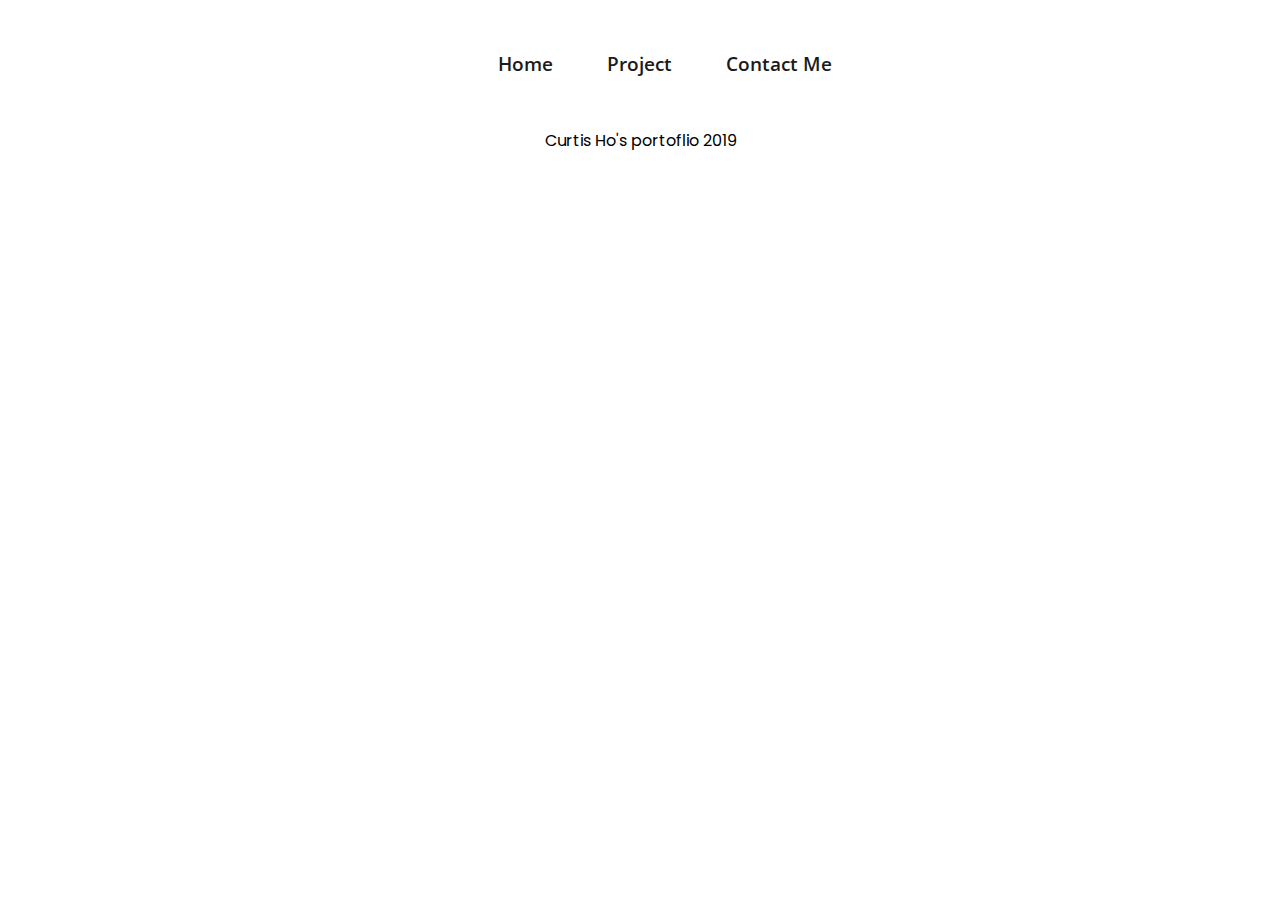
==== dabbing_dog.html @ 006e2ea7 "update" ====
<!DOCTYPE html>
<html lang="en">

<head>
    <meta charset="UTF-8">
    <meta name="viewport" content="width=device-width, initial-scale=1.0">
    <meta http-equiv="X-UA-Compatible" content="ie=edge">
    <title>Document</title>
    <link href="css/main.css" rel="stylesheet">
    <link href="css/portfolio.css" rel="stylesheet">
    <!-- Google Font -->
    <link href="https://fonts.googleapis.com/css?family=Open+Sans|Poppins" rel="stylesheet">
</head>

<body>
    <nav>
        <a href="index.html">Home</a>
        <a href="#project-showcase">Project</a>
        <a href="#"> Contact Me</a>
    </nav>

    <div class="content">
      
    </div>
    <!-- End of content -->
    </div>
    <footer>
        Curtis Ho's portoflio 2019
    </footer>

</body>

</html>
---- css/main.css ----
/*
  STYLE GUIDE STYLING 
  Default styling for the style guide 
*/
body {
  font-family: sans-serif;
  padding: 2rem;
}

.element {
  padding-bottom: 2rem;
  border-top-width: 0.15rem;
  border-top-style: solid;
  border-top-color: black;
}

h2 {
  /* margin-top: 6rem; */
}

h3 {
  font-style: italic;
  margin-top: 1rem;
}

h4 {
  margin-bottom: 0.25rem;
}

p {
  margin-top: 0;
}

nav a:hover, nav a:focus {
  text-decoration: none;
}

code {
  background-color: #EEE;
  padding: 0.5rem;
  display: block;
}


/* 
  INTERACTIVE ELEMENTS -------------------
*/



/* Styling for the navigation button */
.button-nav {
  display: inline-block;
  padding: 0.5rem;
  color: white;
  background-color: rgb(50,50,50);
  text-decoration: none;
  transition-property: background-color; 
  transition-duration: 0.2s;
}

.button-nav:hover, .button-nav:focus {
  background-color: rgb(200,200,200);
}



/* 
  TEXT ELEMENTS -------------------
*/




/* 
  COMBINED ELEMENTS -------------------
*/
---- css/portfolio.css ----
body {
  font-family: "Poppins", sans-serif;
  margin: 0;
  padding: 0; }

.content {
  margin: 50px; }

.in-text-link {
  text-decoration: none;
  color: #32295f;
  font-family: "Poppins", sans-serif; }

.in-text-link:hover {
  color: #289e00;
  -webkit-transition-duration: 1s;
  -o-transition-duration: 1s;
  transition-duration: 1s; }

h1,
h2,
h3,
h4,
h5 {
  font-family: "Open Sans", sans-serif;
  margin-left: 10px; }

h1 {
  font-size: 2em; }

h2 {
  font-size: 1.7em; }

h3 {
  font-size: 1.1em; }

p {
  font-family: "Poppins", sans-serif;
  font-size: 1em; }

.navigation-link {
  font-family: "Open Sans", sans-serif;
  color: #1b1b1b;
  text-decoration: none;
  font-size: 1.5rem; }

.navigation-link:hover {
  -webkit-transition-duration: 0.4s;
  -o-transition-duration: 0.4s;
  transition-duration: 0.4s;
  color: #32295f;
  border-bottom-style: solid;
  border-width: 5px; }

nav {
  margin-top: 50px;
  text-align: center; }

nav a {
  font-family: "Open Sans", sans-serif;
  color: #1b1b1b;
  text-decoration: none;
  font-size: 1.2rem;
  font-weight: 600;
  margin-left: 50px; }

nav a:hover {
  -webkit-transition-duration: 0.5s;
  -o-transition-duration: 0.5s;
  transition-duration: 0.5s;
  color: #32295f;
  border-bottom-style: solid;
  border-width: 5px; }

nav a:active {
  border-bottom-style: solid;
  border-width: 5px;
  border-color: #1b1b1b; }

.button-nav {
  font-family: "Poppins", sans-serif;
  border-style: solid;
  background-color: white;
  border-radius: 5px;
  color: #1b1b1b; }

.button-nav:hover {
  background-color: #289e00;
  color: white;
  -webkit-transition-duration: 0.5s;
  -o-transition-duration: 0.5s;
  transition-duration: 0.5s; }

.button-nav:active {
  background-color: #32295f; }

.submit-btn, .reset-btn {
  font-family: "Poppins", sans-serif;
  border-style: solid;
  text-decoration: none;
  background-color: white;
  padding: 10px 20px;
  -webkit-box-sizing: border-box;
  box-sizing: border-box;
  border-radius: 5px;
  color: #1b1b1b; }

.submit-btn:hover {
  -webkit-transition-duration: .5s;
  -o-transition-duration: .5s;
  transition-duration: .5s;
  background-color: #289e00;
  color: white; }

.reset-btn:hover {
  -webkit-transition-duration: .5s;
  -o-transition-duration: .5s;
  transition-duration: .5s;
  background-color: #FF3D45;
  color: white; }

.project-btn {
  text-decoration: none;
  border-style: solid;
  padding: 10px 50px; }

.project-btn:hover {
  background-color: #32295f;
  color: white;
  -webkit-transition-duration: 500ms;
  -o-transition-duration: 500ms;
  transition-duration: 500ms; }

.image-link {
  width: 25%; }

.image-link:hover {
  -webkit-transition-duration: 0.5s;
  -o-transition-duration: 0.5s;
  transition-duration: 0.5s;
  padding: 10px;
  border-style: solid;
  -webkit-box-sizing: border-box;
  box-sizing: border-box;
  border-radius: 5px; }

img {
  max-width: 100%; }

footer {
  text-align: center; }

#about-container {
  display: -webkit-box;
  display: -ms-flexbox;
  display: flex;
  height: 100vh;
  -webkit-box-align: center;
  -ms-flex-align: center;
  align-items: center; }

.about-item {
  width: 50%; }

.name, .last-name {
  font-size: 5em;
  color: #32295f;
  font-weight: bold; }

.last-name:hover {
  font-size: 5.5em;
  text-shadow: 2px 2px #949494;
  -webkit-transition-duration: 400ms;
  -o-transition-duration: 400ms;
  transition-duration: 400ms; }

.name:hover {
  font-size: 5.5em;
  text-shadow: 2px 2px #949494;
  -webkit-transition-duration: 400ms;
  -o-transition-duration: 400ms;
  transition-duration: 400ms; }

#project-showcase {
  display: -webkit-box;
  display: -ms-flexbox;
  display: flex;
  -ms-flex-wrap: wrap;
  flex-wrap: wrap;
  -webkit-box-sizing: border-box;
  box-sizing: border-box;
  padding: 10px 20px;
  background: #b4ceff; }

#project-showcase h1 {
  text-align: center;
  color: #32295f;
  padding-left: 20px; }

.project-showcase-item {
  -webkit-box-sizing: border-box;
  box-sizing: border-box;
  padding: 0 10px;
  width: 50%; }

.project-description {
  position: relative;
  top: 20%;
  background-color: #ffffff;
  -webkit-box-sizing: border-box;
  box-sizing: border-box;
  border-radius: 10px;
  padding: 50px;
  height: 50%;
  -webkit-filter: drop-shadow(12px 12px #0000003a);
  filter: drop-shadow(12px 12px #0000003a); }

.project-showcase-item-full {
  width: 100%; }

.container, .contact-container {
  display: -webkit-box;
  display: -ms-flexbox;
  display: flex;
  -ms-flex-wrap: wrap;
  flex-wrap: wrap; }

.container {
  -webkit-box-align: center;
  -ms-flex-align: center;
  align-items: center; }

.container-item, .container-item-100, .container-item-50 {
  -webkit-box-sizing: border-box;
  box-sizing: border-box;
  padding: 20px; }

.container-item {
  -ms-flex-negative: 1;
  flex-shrink: 1; }

.container-item-50 img {
  -webkit-filter: drop-shadow(10px 10px #0000002d);
  filter: drop-shadow(10px 10px #0000002d); }

.container-item-100 {
  width: 100%; }

.container-item-50 {
  width: 50%; }

.container-item img {
  max-height: 50vh;
  -webkit-filter: drop-shadow(10px 10px #0000002d);
  filter: drop-shadow(10px 10px #0000002d); }
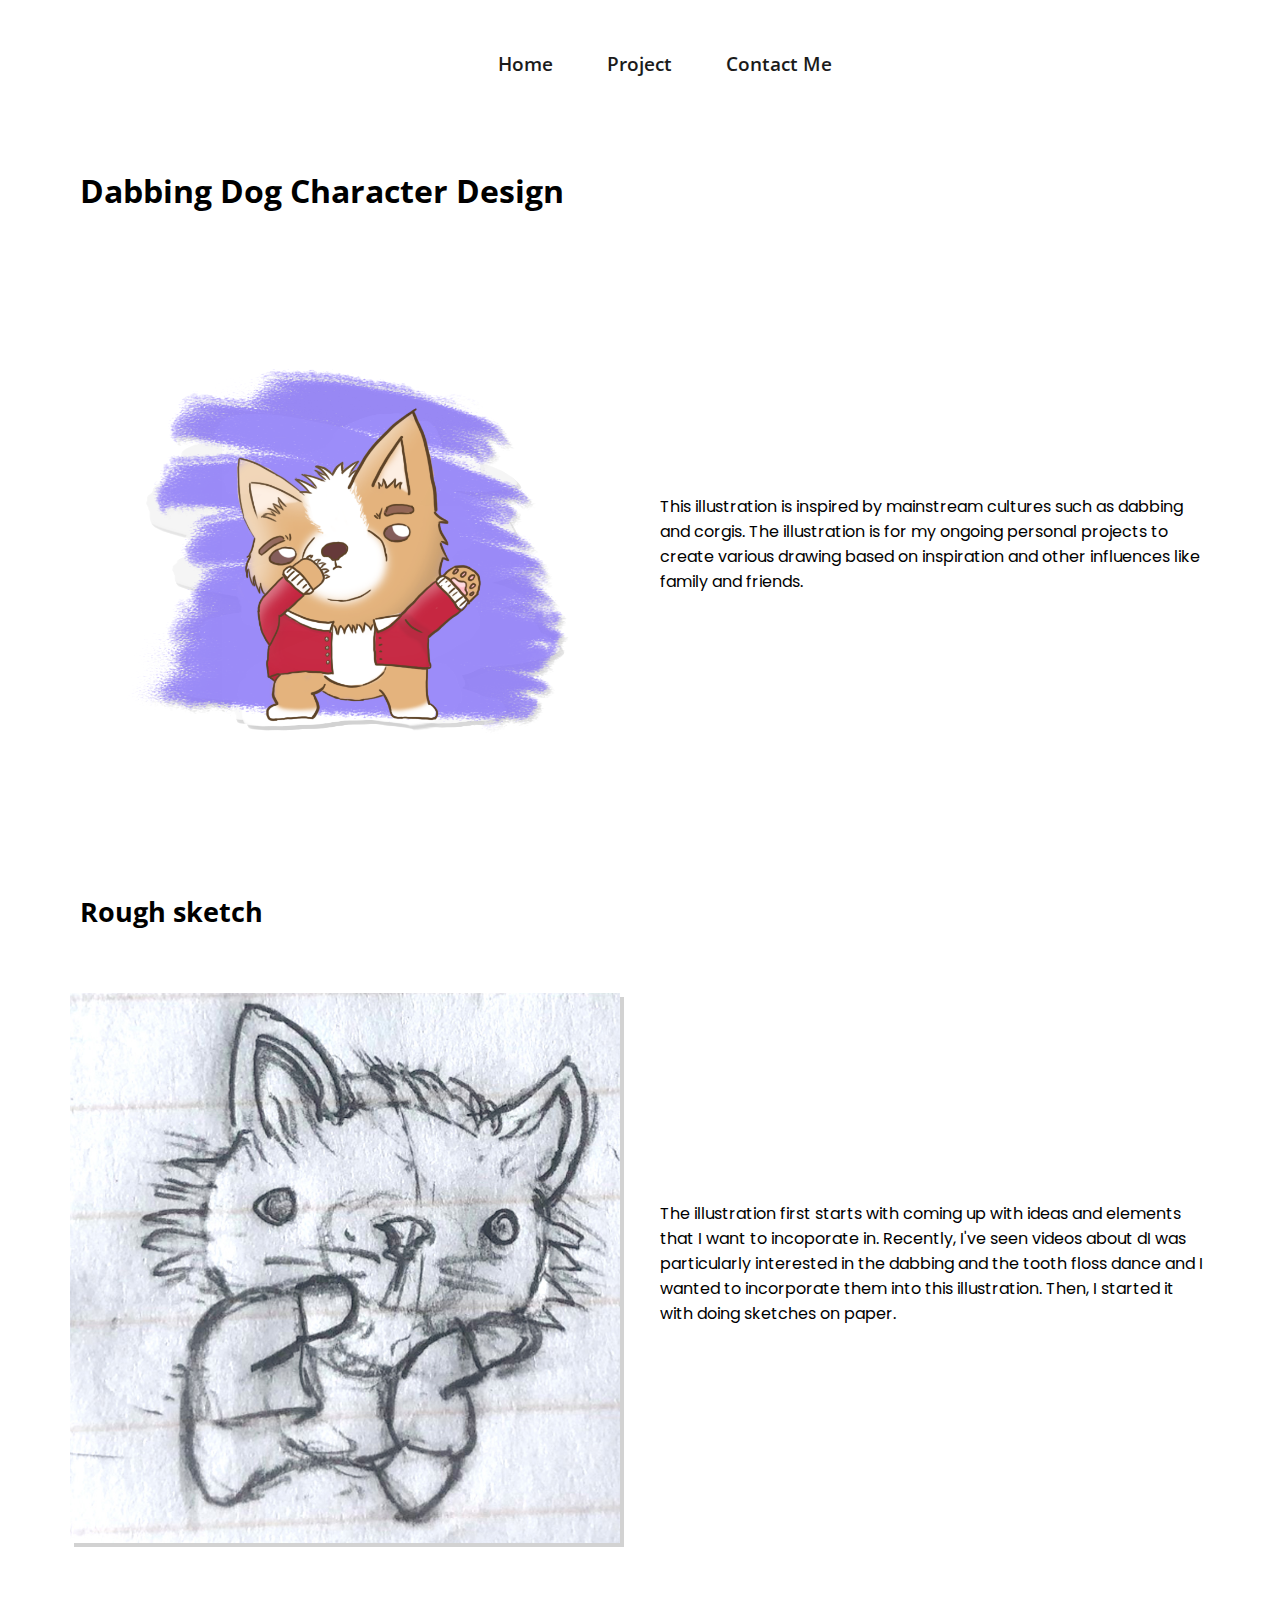
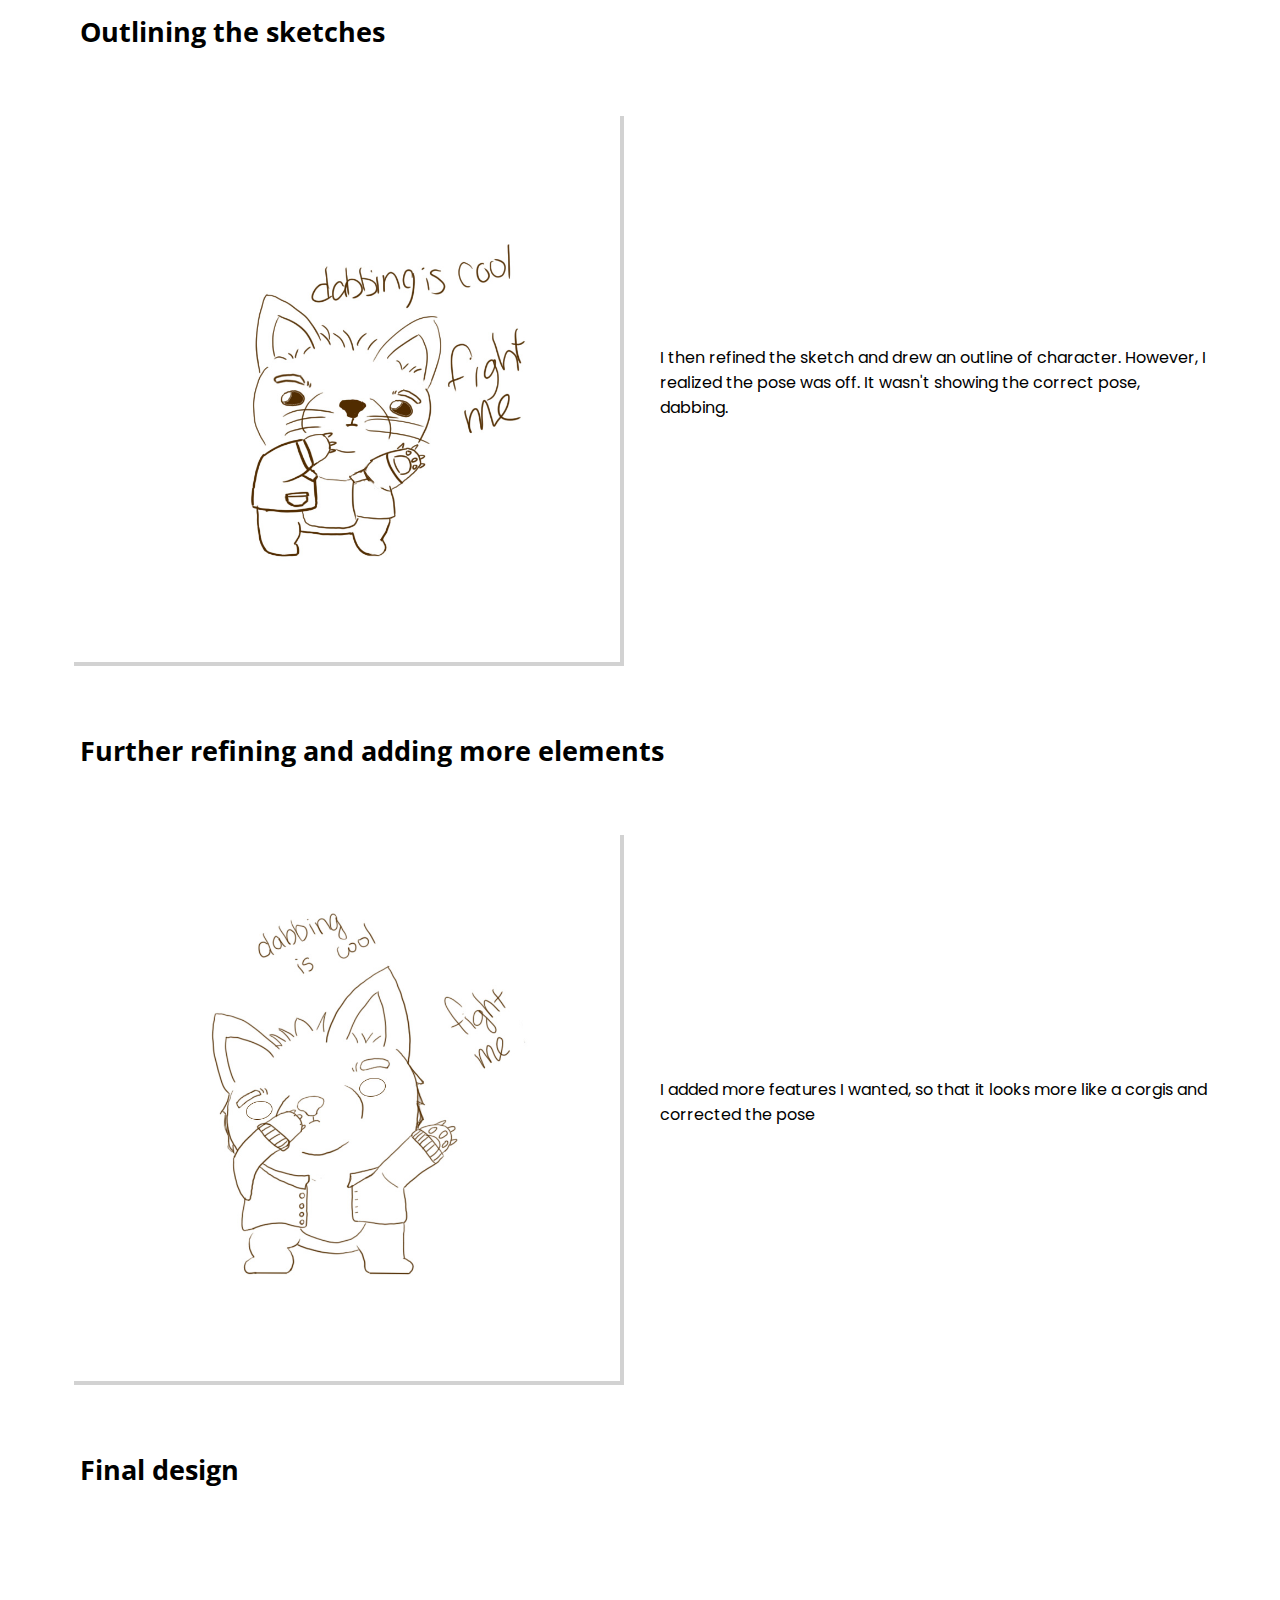
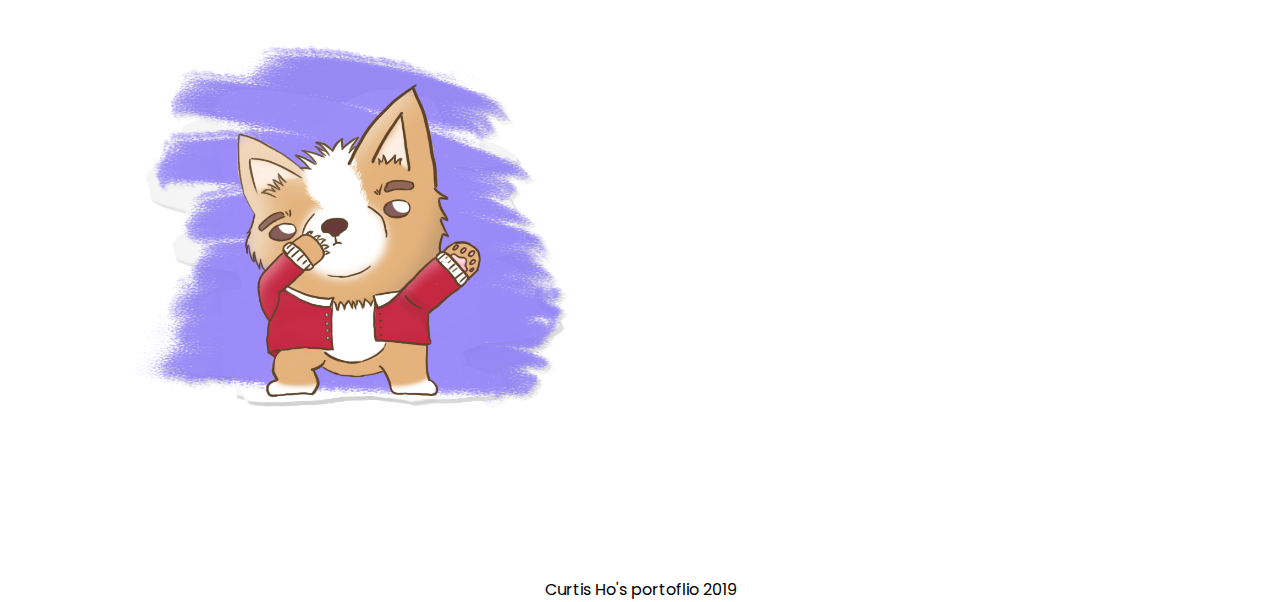
==== commit b6bead0a: "update projects" ====
--- a/dabbing_dog.html
+++ b/dabbing_dog.html
@@ -16,11 +16,66 @@
     <nav>
         <a href="index.html">Home</a>
         <a href="#project-showcase">Project</a>
-        <a href="#"> Contact Me</a>
+        <a href="index.html#contact"> Contact Me</a>
     </nav>
 
     <div class="content">
-      
+        <div class="container">
+            <div class="container-item-100">
+                <h1>Dabbing Dog Character Design</h1>
+            </div>
+            <div class="container-item-50">
+                <img alt="dog character" src="img/dab_dog/dab_dog.png">
+            </div>
+            <div class="container-item-50">
+                <p>This illustration is inspired by mainstream cultures such as dabbing and corgis. The illustration is
+                    for my ongoing personal projects to create various drawing based on inspiration and other influences
+                    like family and friends.</p>
+            </div>
+
+            
+            <div class="container-item-100">
+                    <h2>Rough sketch</h2>
+                </div>
+            <div class="container-item-50">
+                <img alt="sketches" src="img/dab_dog/sketch.jpg">
+            </div>
+
+            <div class="container-item-50">
+                <p>The illustration first starts with coming up with ideas and elements that I want to incoporate in.
+                    Recently, I've seen videos about dI was particularly interested in the dabbing and the tooth floss
+                    dance and I wanted to incorporate them into this illustration. Then, I started it with doing
+                    sketches on paper.</p>
+            </div>
+
+            <div class="container-item-100">
+                <h2>Outlining the sketches</h2>
+            </div>
+            <div class="container-item-50">
+                <img alt="refine sketch" src="img/dab_dog/refine.jpg">
+            </div>
+            <div class="container-item-50">
+                <p>I then refined the sketch and drew an outline of character. However, I realized the pose was off. It wasn't showing the correct pose, dabbing.</p>
+            </div>
+
+            <div class="container-item-100">
+                <h2>Further refining and adding more elements</h2>
+            </div>
+            <div class="container-item-50">
+                <img alt="correct-pose" src="img//dab_dog/refine_pose.jpg">
+            </div>
+            <div class="container-item-50">
+                <p>I added more features I wanted, so that it looks more like a corgis and corrected the pose</p>
+            </div>
+
+
+            <div class="container-item-100">
+                <h2>Final design</h2>
+            </div>
+            <div class="container-item-50">
+                <img alt="dabbing dog" src="img/dab_dog/dab_dog.png">
+            </div>
+        </div>
     </div>
     <!-- End of content -->
     </div>
--- a/css/portfolio.css
+++ b/css/portfolio.css
@@ -145,7 +145,7 @@
   border-radius: 5px; }
 
 img {
-  max-width: 100%; }
+  width: 100%; }
 
 footer {
   text-align: center; }
@@ -154,7 +154,12 @@
   display: -webkit-box;
   display: -ms-flexbox;
   display: flex;
-  height: 100vh;
+  -ms-flex-wrap: wrap;
+  flex-wrap: wrap;
+  -webkit-box-sizing: border-box;
+  box-sizing: border-box;
+  margin: 10px;
+  min-height: 100vh;
   -webkit-box-align: center;
   -ms-flex-align: center;
   align-items: center; }
@@ -190,7 +195,7 @@
   -webkit-box-sizing: border-box;
   box-sizing: border-box;
   padding: 10px 20px;
-  background: #b4ceff; }
+  background: #89a6ff34; }
 
 #project-showcase h1 {
   text-align: center;
@@ -205,13 +210,13 @@
 
 .project-description {
   position: relative;
-  top: 20%;
+  margin-top: 30%;
+  margin-bottom: 20px;
   background-color: #ffffff;
   -webkit-box-sizing: border-box;
   box-sizing: border-box;
   border-radius: 10px;
   padding: 50px;
-  height: 50%;
   -webkit-filter: drop-shadow(12px 12px #0000003a);
   filter: drop-shadow(12px 12px #0000003a); }
 
@@ -240,8 +245,8 @@
   flex-shrink: 1; }
 
 .container-item-50 img {
-  -webkit-filter: drop-shadow(10px 10px #0000002d);
-  filter: drop-shadow(10px 10px #0000002d); }
+  -webkit-filter: drop-shadow(4px 4px #0000002d);
+  filter: drop-shadow(4px 4px #0000002d); }
 
 .container-item-100 {
   width: 100%; }
@@ -253,3 +258,45 @@
   max-height: 50vh;
   -webkit-filter: drop-shadow(10px 10px #0000002d);
   filter: drop-shadow(10px 10px #0000002d); }
+
+@media only screen and (max-width: 768px) {
+  .name {
+    font-size: 3rem; }
+  .last-name {
+    font-size: 3rem; } }
+
+@media only screen and (max-width: 425px) {
+  h1 {
+    font-size: 1.3rem; }
+  h2 {
+    font-size: 1.2rem; }
+  nav a {
+    font-size: 1rem; }
+  .name {
+    font-size: 1.4rem; }
+  .last-name {
+    font-size: 1.4rem; }
+  .about-item {
+    width: 100%; }
+  .project-showcase-item {
+    width: 100%; }
+  nav a {
+    margin-left: 20px; }
+  .project-btn {
+    padding: 5px 20px; }
+  .container-item-50 {
+    width: 100%; } }
+
+@media only screen and (min-width: 2500px) {
+  nav a {
+    font-size: 3rem; }
+  h1 {
+    font-size: 3rem; }
+  h2 {
+    font-size: 2.5rem; }
+  .name {
+    font-size: 7rem; }
+  .last-name {
+    font-size: 7rem; }
+  p {
+    font-size: 2rem; } }
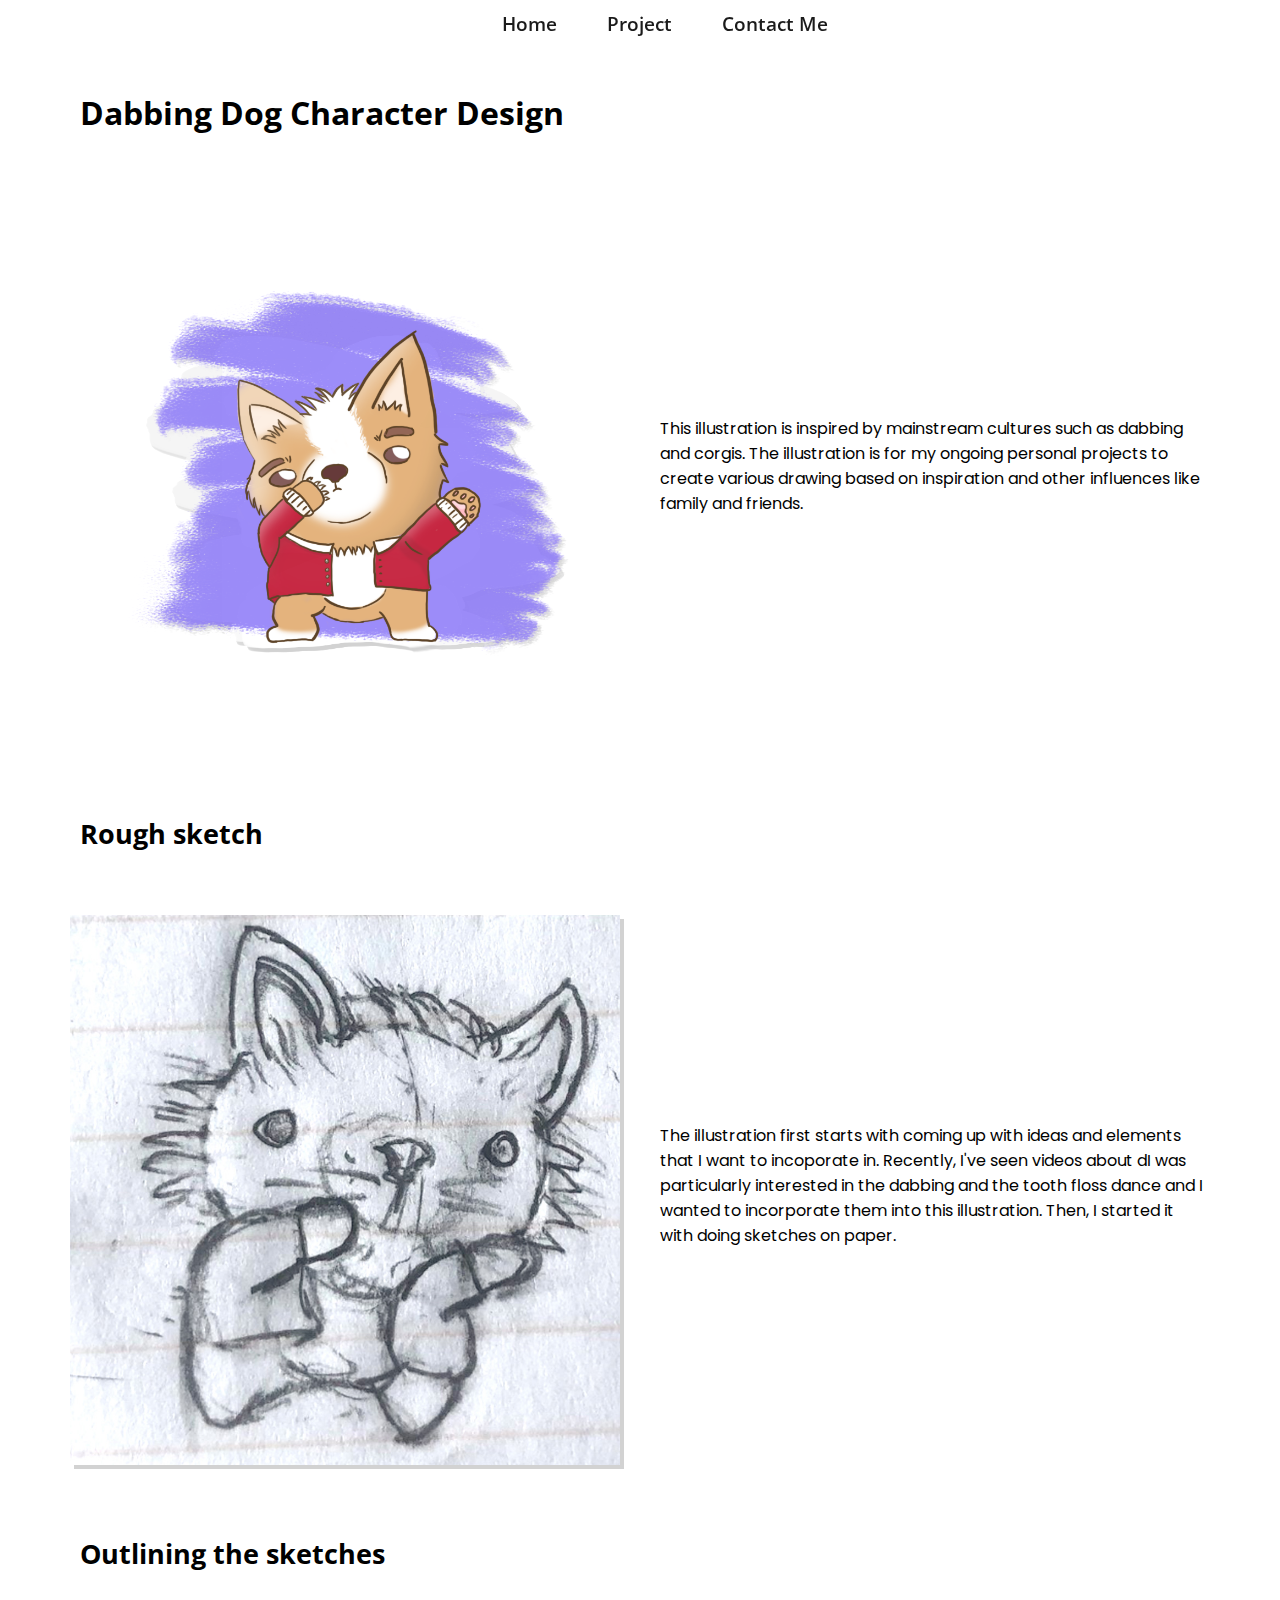
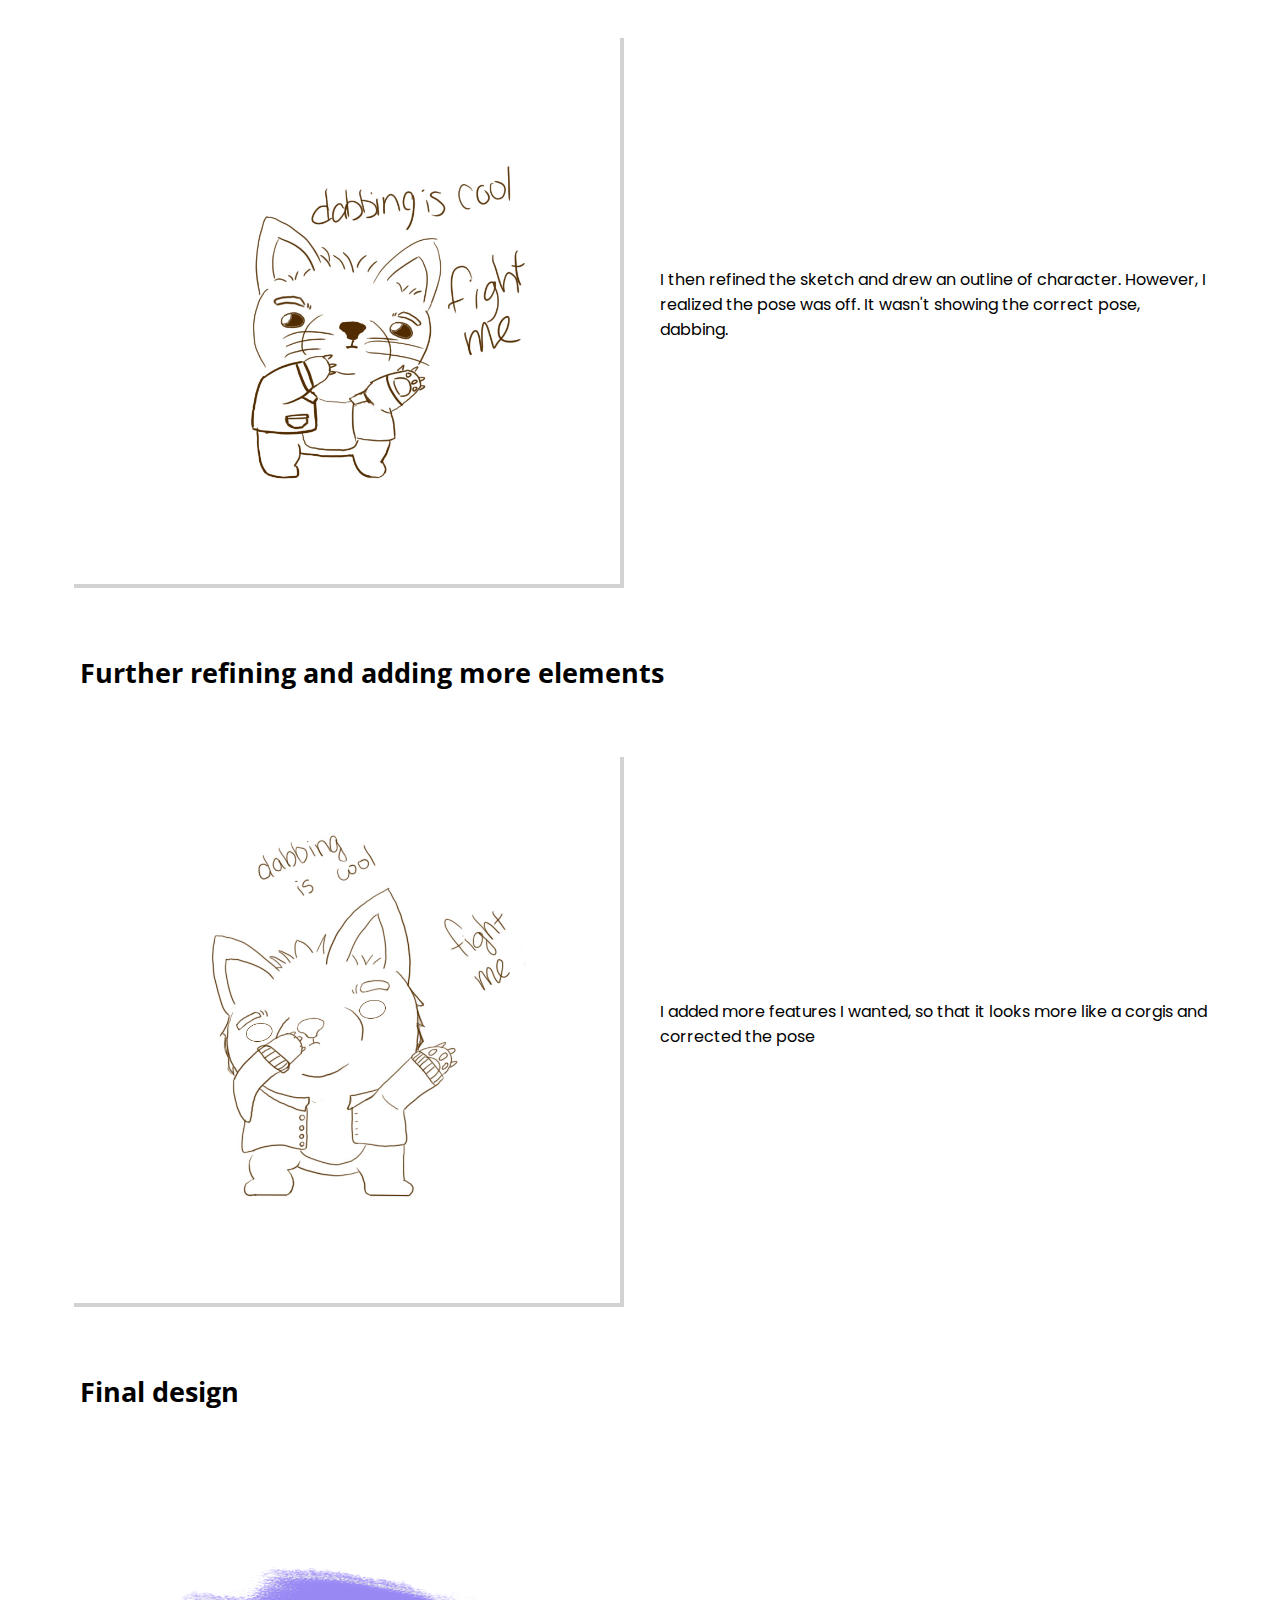
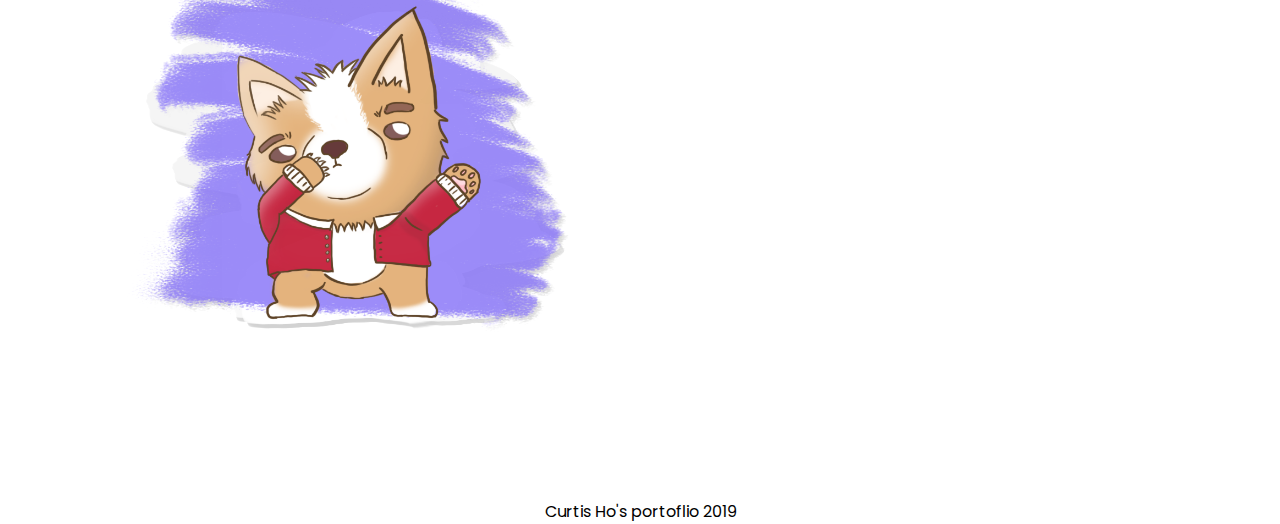
==== commit 6dabc18e: "Update dabbing_dog.html" ====
--- a/dabbing_dog.html
+++ b/dabbing_dog.html
@@ -16,7 +16,7 @@
     <nav>
         <a href="index.html">Home</a>
         <a href="#project-showcase">Project</a>
-        <a href="index.html#contact"> Contact Me</a>
+        <a href="index.html#contact-container"> Contact Me</a>
     </nav>
 
     <div class="content">
--- a/css/portfolio.css
+++ b/css/portfolio.css
@@ -2,6 +2,9 @@
   font-family: "Poppins", sans-serif;
   margin: 0;
   padding: 0; }
+
+.home-content {
+  margin-top: 55px; }
 
 .content {
   margin: 50px; }
@@ -53,8 +56,19 @@
   border-width: 5px; }
 
 nav {
-  margin-top: 50px;
-  text-align: center; }
+  position: fixed;
+  top: 0;
+  z-index: 1;
+  display: -webkit-box;
+  display: -ms-flexbox;
+  display: flex;
+  width: 100%;
+  -webkit-box-pack: center;
+  -ms-flex-pack: center;
+  justify-content: center;
+  background: rgba(255, 255, 255, 0.39);
+  margin: 0;
+  padding: 10px 0; }
 
 nav a {
   font-family: "Open Sans", sans-serif;
@@ -131,6 +145,18 @@
   -o-transition-duration: 500ms;
   transition-duration: 500ms; }
 
+.projects {
+  display: -webkit-box;
+  display: -ms-flexbox;
+  display: flex;
+  -ms-flex-wrap: wrap;
+  flex-wrap: wrap;
+  -webkit-box-sizing: border-box;
+  box-sizing: border-box;
+  -webkit-box-align: center;
+  -ms-flex-align: center;
+  align-items: center; }
+
 .image-link {
   width: 25%; }
 
@@ -150,6 +176,22 @@
 footer {
   text-align: center; }
 
+button {
+  font-family: "Open Sans", sans-serif;
+  border: none;
+  color: #32295f;
+  background: #cddbff;
+  text-decoration: none;
+  padding: 10px 50px;
+  font-size: 1.2rem;
+  font-weight: 600; }
+
+button:hover {
+  background: #adc1ff34; }
+
+button:focus {
+  background: #adc1ff34; }
+
 #about-container {
   display: -webkit-box;
   display: -ms-flexbox;
@@ -165,7 +207,19 @@
   align-items: center; }
 
 .about-item {
-  width: 50%; }
+  width: 45%; }
+
+.item-side {
+  width: 10%;
+  height: 100%; }
+  .item-side h1 {
+    -webkit-writing-mode: vertical-rl;
+    -ms-writing-mode: tb-rl;
+    writing-mode: vertical-rl;
+    text-orientation: mixed; }
+
+.item-right {
+  width: 90%; }
 
 .name, .last-name {
   font-size: 5em;
@@ -186,16 +240,19 @@
   -o-transition-duration: 400ms;
   transition-duration: 400ms; }
 
-#project-showcase {
+.project-showcase {
   display: -webkit-box;
   display: -ms-flexbox;
   display: flex;
   -ms-flex-wrap: wrap;
   flex-wrap: wrap;
+  -webkit-box-align: center;
+  -ms-flex-align: center;
+  align-items: center;
   -webkit-box-sizing: border-box;
   box-sizing: border-box;
   padding: 10px 20px;
-  background: #89a6ff34; }
+  background: #adc1ff34; }
 
 #project-showcase h1 {
   text-align: center;
@@ -210,15 +267,14 @@
 
 .project-description {
   position: relative;
-  margin-top: 30%;
   margin-bottom: 20px;
   background-color: #ffffff;
   -webkit-box-sizing: border-box;
   box-sizing: border-box;
   border-radius: 10px;
   padding: 50px;
-  -webkit-filter: drop-shadow(12px 12px #0000003a);
-  filter: drop-shadow(12px 12px #0000003a); }
+  -webkit-filter: drop-shadow(4px 4px #0000003a);
+  filter: drop-shadow(4px 4px #0000003a); }
 
 .project-showcase-item-full {
   width: 100%; }
@@ -267,17 +323,29 @@
 
 @media only screen and (max-width: 425px) {
   h1 {
-    font-size: 1.3rem; }
+    font-size: 2em; }
   h2 {
-    font-size: 1.2rem; }
+    font-size: 1.5em; }
   nav a {
     font-size: 1rem; }
+  .item-side {
+    width: 100%; }
+    .item-side h1 {
+      -webkit-writing-mode: horizontal-tb;
+      -ms-writing-mode: lr-tb;
+      writing-mode: horizontal-tb; }
+  .projects {
+    width: 100%; }
+  .item-right {
+    width: 100%; }
   .name {
     font-size: 1.4rem; }
   .last-name {
     font-size: 1.4rem; }
   .about-item {
     width: 100%; }
+  #project-showcase-graphic-design {
+    padding: 10px 5px; }
   .project-showcase-item {
     width: 100%; }
   nav a {
@@ -285,18 +353,32 @@
   .project-btn {
     padding: 5px 20px; }
   .container-item-50 {
+    width: 100%; }
+  button {
     width: 100%; } }
 
-@media only screen and (min-width: 2500px) {
+@media only screen and (min-width: 1440px) {
   nav a {
-    font-size: 3rem; }
+    font-size: 2em; }
   h1 {
-    font-size: 3rem; }
+    font-size: 2em; }
   h2 {
-    font-size: 2.5rem; }
-  .name {
-    font-size: 7rem; }
-  .last-name {
-    font-size: 7rem; }
+    font-size: 1.8em; }
   p {
-    font-size: 2rem; } }
+    font-size: 1.2em; }
+  .project-btn {
+    font-size: 1.2em; } }
+
+@media only screen and (min-width: 2560px) {
+  nav a {
+    font-size: 3.5em; }
+  h1 {
+    font-size: 5em; }
+  h2 {
+    font-size: 4.5em; }
+  p {
+    font-size: 2.5em; }
+  .project-btn {
+    font-size: 2.5em; }
+  button {
+    font-size: 3.5em; } }
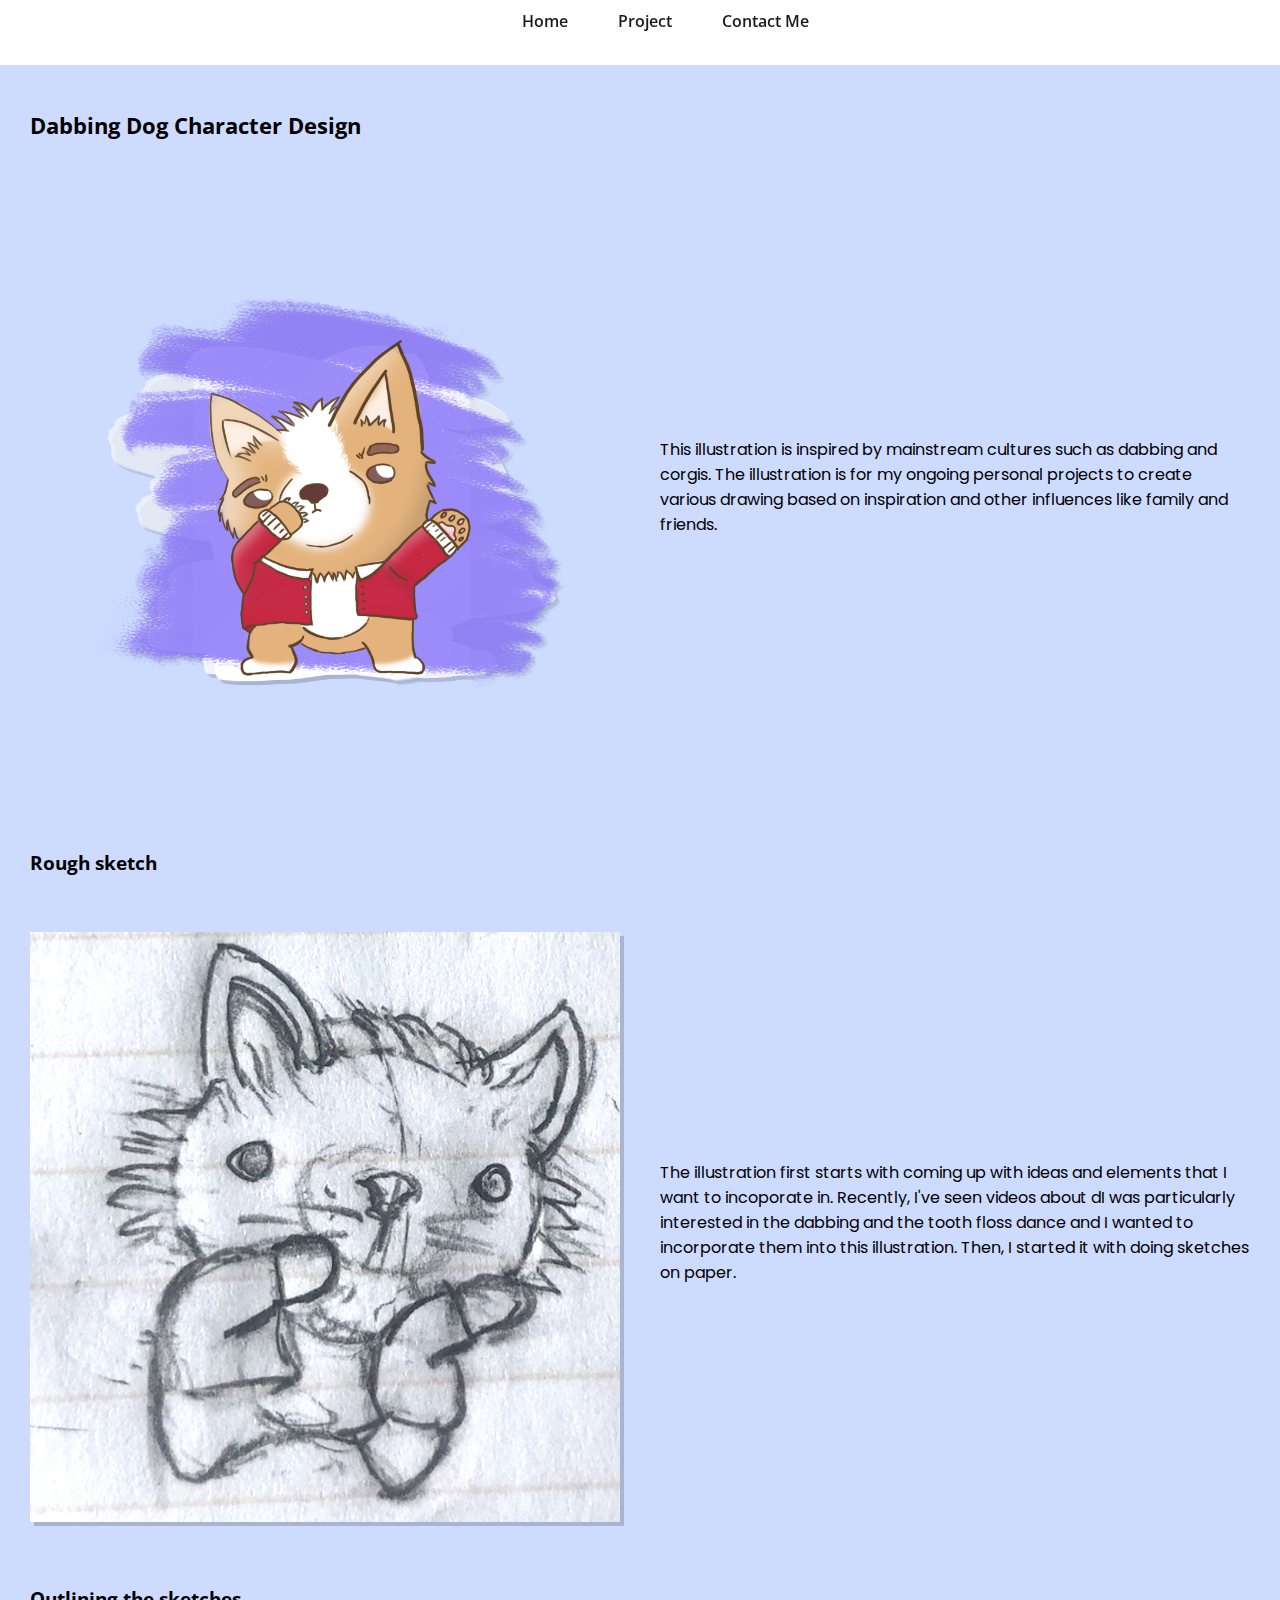
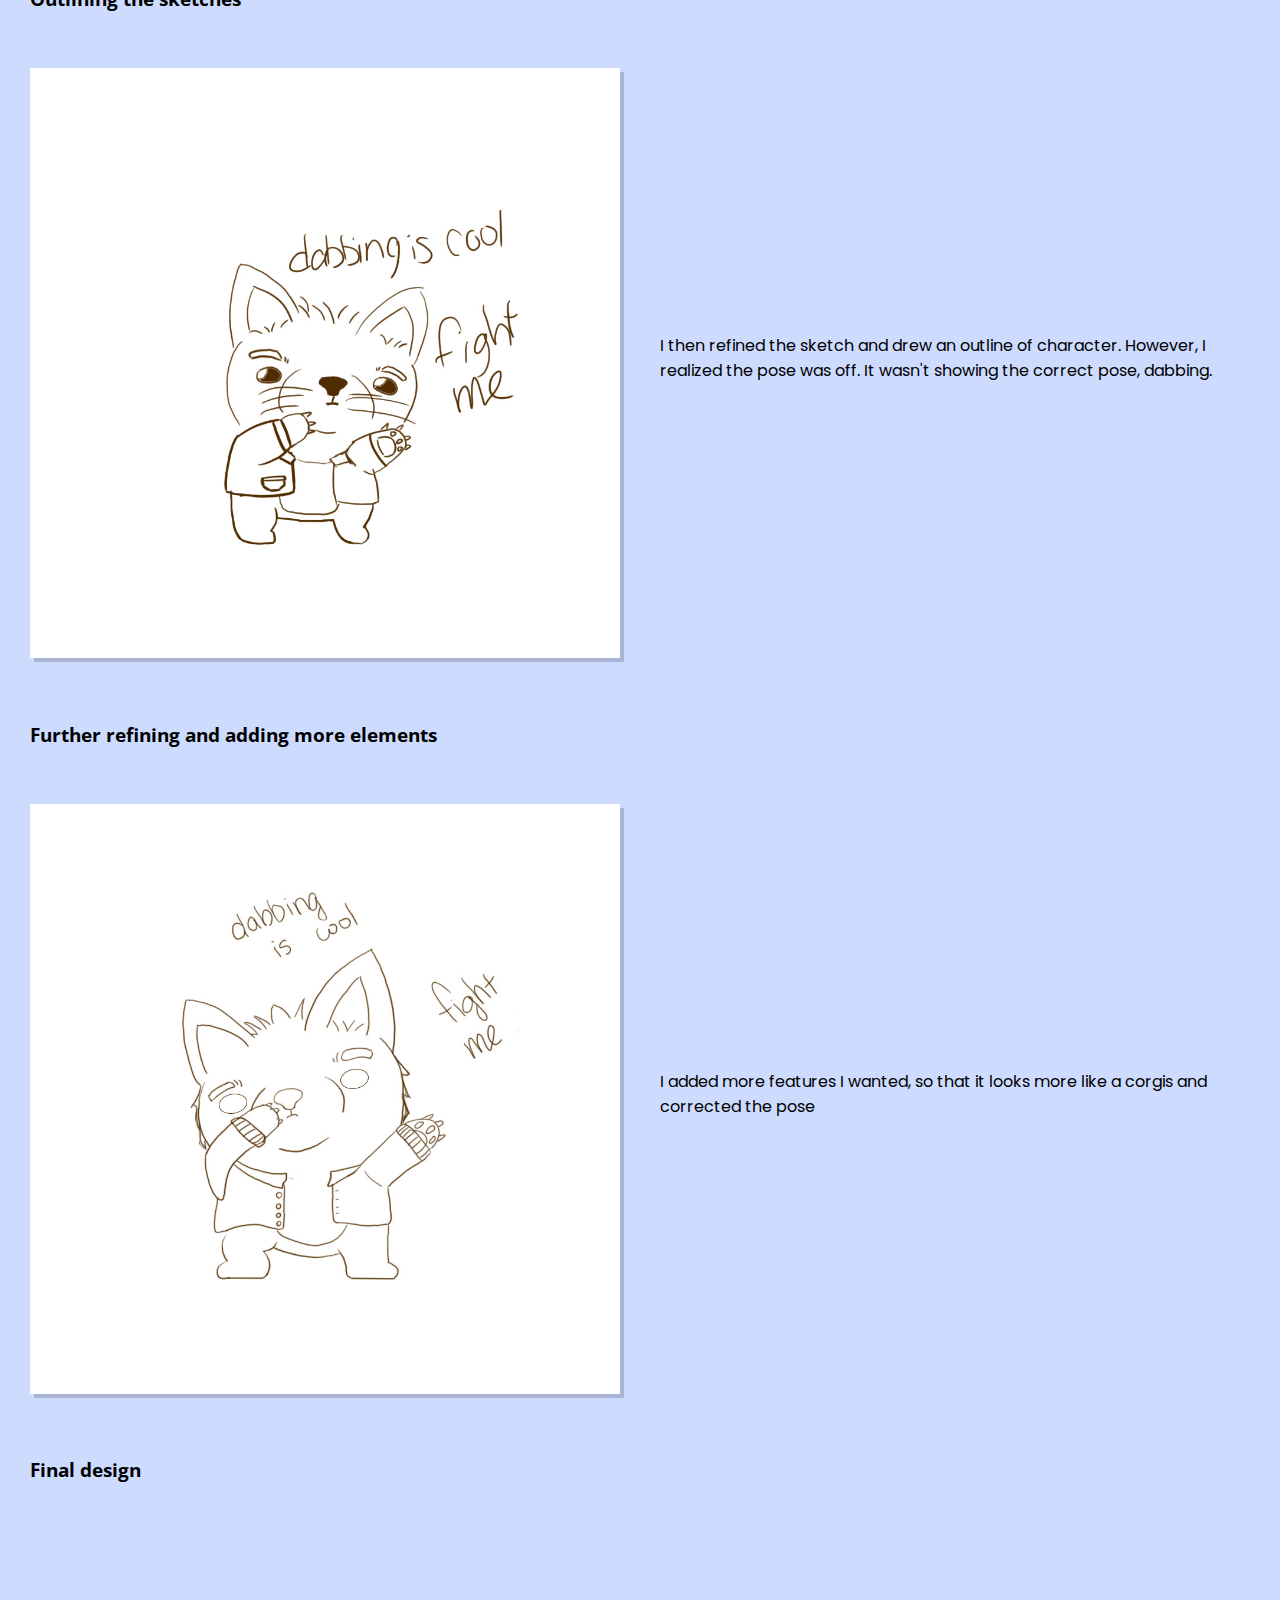
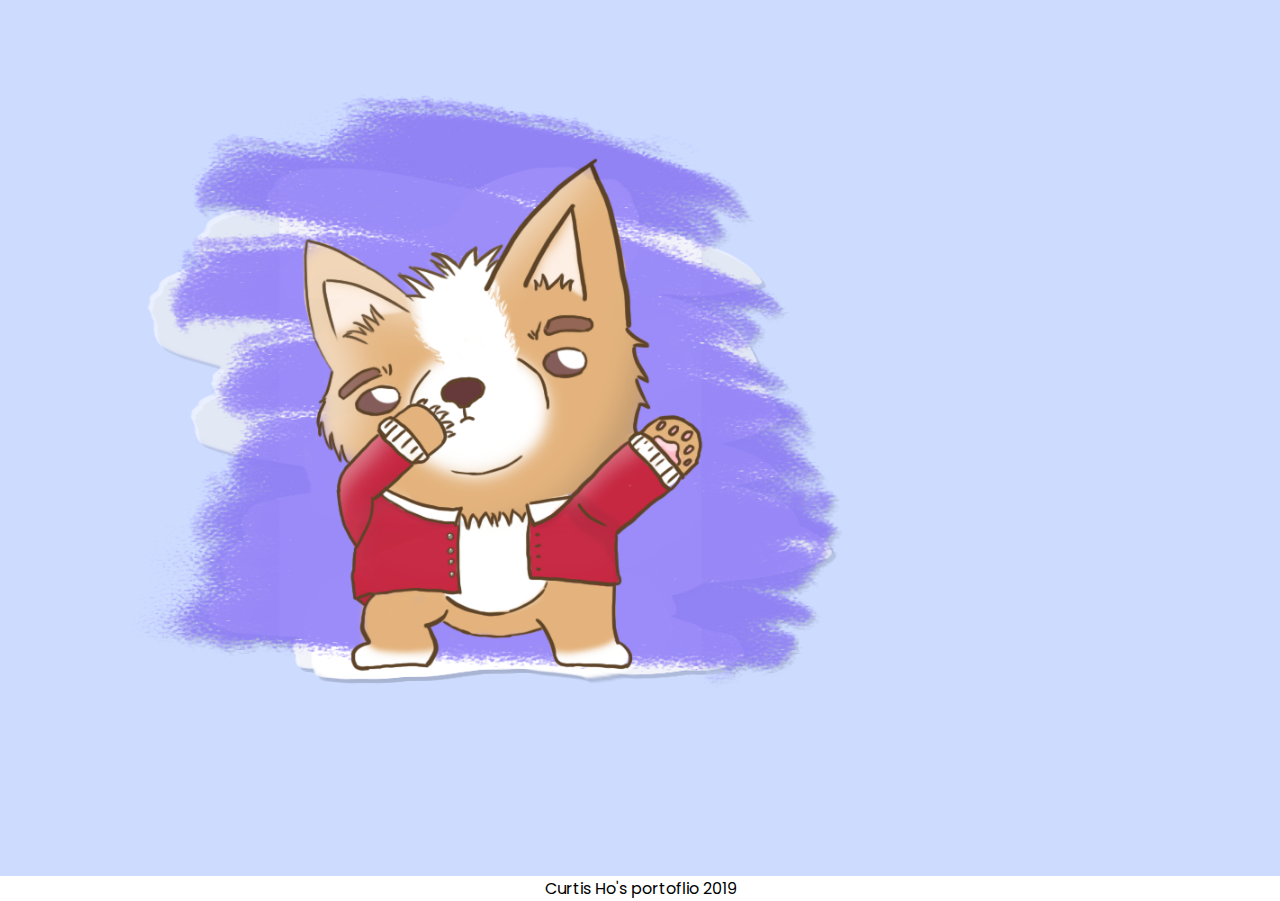
==== commit 29e72e07: "change colour" ====
--- a/dabbing_dog.html
+++ b/dabbing_dog.html
@@ -20,7 +20,7 @@
     </nav>
 
     <div class="content">
-        <div class="container">
+        <div class="container lightblue">
             <div class="container-item-100">
                 <h1>Dabbing Dog Character Design</h1>
             </div>
@@ -33,10 +33,10 @@
                     like family and friends.</p>
             </div>
 
-            
+
             <div class="container-item-100">
-                    <h2>Rough sketch</h2>
-                </div>
+                <h2>Rough sketch</h2>
+            </div>
             <div class="container-item-50">
                 <img alt="sketches" src="img/dab_dog/sketch.jpg">
             </div>
@@ -55,7 +55,8 @@
                 <img alt="refine sketch" src="img/dab_dog/refine.jpg">
             </div>
             <div class="container-item-50">
-                <p>I then refined the sketch and drew an outline of character. However, I realized the pose was off. It wasn't showing the correct pose, dabbing.</p>
+                <p>I then refined the sketch and drew an outline of character. However, I realized the pose was off. It
+                    wasn't showing the correct pose, dabbing.</p>
             </div>
 
             <div class="container-item-100">
@@ -73,12 +74,11 @@
                 <h2>Final design</h2>
             </div>
             <div class="container-item-50">
-                <img alt="dabbing dog" src="img/dab_dog/dab_dog.png">
+                <img class="final-design" alt="dabbing dog" src="img/dab_dog/dab_dog.png">
             </div>
         </div>
     </div>
     <!-- End of content -->
-    </div>
     <footer>
         Curtis Ho's portoflio 2019
     </footer>
--- a/css/portfolio.css
+++ b/css/portfolio.css
@@ -1,3 +1,9 @@
+.lightblue {
+  background: #cddbff; }
+
+.white {
+  background: white; }
+
 body {
   font-family: "Poppins", sans-serif;
   margin: 0;
@@ -7,7 +13,7 @@
   margin-top: 55px; }
 
 .content {
-  margin: 50px; }
+  margin-top: 65px; }
 
 .in-text-link {
   text-decoration: none;
@@ -25,14 +31,13 @@
 h3,
 h4,
 h5 {
-  font-family: "Open Sans", sans-serif;
-  margin-left: 10px; }
+  font-family: "Open Sans", sans-serif; }
 
 h1 {
-  font-size: 2em; }
+  font-size: 1.4em; }
 
 h2 {
-  font-size: 1.7em; }
+  font-size: 1.2em; }
 
 h3 {
   font-size: 1.1em; }
@@ -74,7 +79,7 @@
   font-family: "Open Sans", sans-serif;
   color: #1b1b1b;
   text-decoration: none;
-  font-size: 1.2rem;
+  font-size: 1rem;
   font-weight: 600;
   margin-left: 50px; }
 
@@ -187,7 +192,10 @@
   font-weight: 600; }
 
 button:hover {
-  background: #adc1ff34; }
+  background: #adc1ff34;
+  -webkit-transition-duration: 600ms;
+  -o-transition-duration: 600ms;
+  transition-duration: 600ms; }
 
 button:focus {
   background: #adc1ff34; }
@@ -279,7 +287,14 @@
 .project-showcase-item-full {
   width: 100%; }
 
-.container, .contact-container {
+#project-section {
+  position: relative; }
+
+.project-section-btn {
+  position: absolute;
+  top: -8rem; }
+
+.container, #contact-container {
   display: -webkit-box;
   display: -ms-flexbox;
   display: flex;
@@ -289,26 +304,44 @@
 .container {
   -webkit-box-align: center;
   -ms-flex-align: center;
-  align-items: center; }
+  align-items: center;
+  padding: 10px; }
 
 .container-item, .container-item-100, .container-item-50 {
   -webkit-box-sizing: border-box;
   box-sizing: border-box;
   padding: 20px; }
 
-.container-item {
-  -ms-flex-negative: 1;
-  flex-shrink: 1; }
+#contact-container {
+  background: #6e4fb8;
+  -webkit-box-align: center;
+  -ms-flex-align: center;
+  align-items: center;
+  -webkit-box-pack: center;
+  -ms-flex-pack: center;
+  justify-content: center;
+  height: 100vh; }
 
 .container-item-50 img {
   -webkit-filter: drop-shadow(4px 4px #0000002d);
   filter: drop-shadow(4px 4px #0000002d); }
 
+.final-design {
+  max-height: 100vh;
+  width: auto; }
+
 .container-item-100 {
   width: 100%; }
 
 .container-item-50 {
   width: 50%; }
+
+.contact-container-item-50 {
+  width: 25%; }
+  .contact-container-item-50 h2, .contact-container-item-50 h3 {
+    color: white; }
+  .contact-container-item-50 p {
+    color: white; }
 
 .container-item img {
   max-height: 50vh;
@@ -323,9 +356,9 @@
 
 @media only screen and (max-width: 425px) {
   h1 {
-    font-size: 2em; }
+    font-size: 1.5em; }
   h2 {
-    font-size: 1.5em; }
+    font-size: 1.3em; }
   nav a {
     font-size: 1rem; }
   .item-side {
@@ -355,6 +388,11 @@
   .container-item-50 {
     width: 100%; }
   button {
+    width: 100%; }
+  .contact-container-item-50 {
+    -webkit-box-sizing: border-box;
+    box-sizing: border-box;
+    padding: 20px;
     width: 100%; } }
 
 @media only screen and (min-width: 1440px) {
